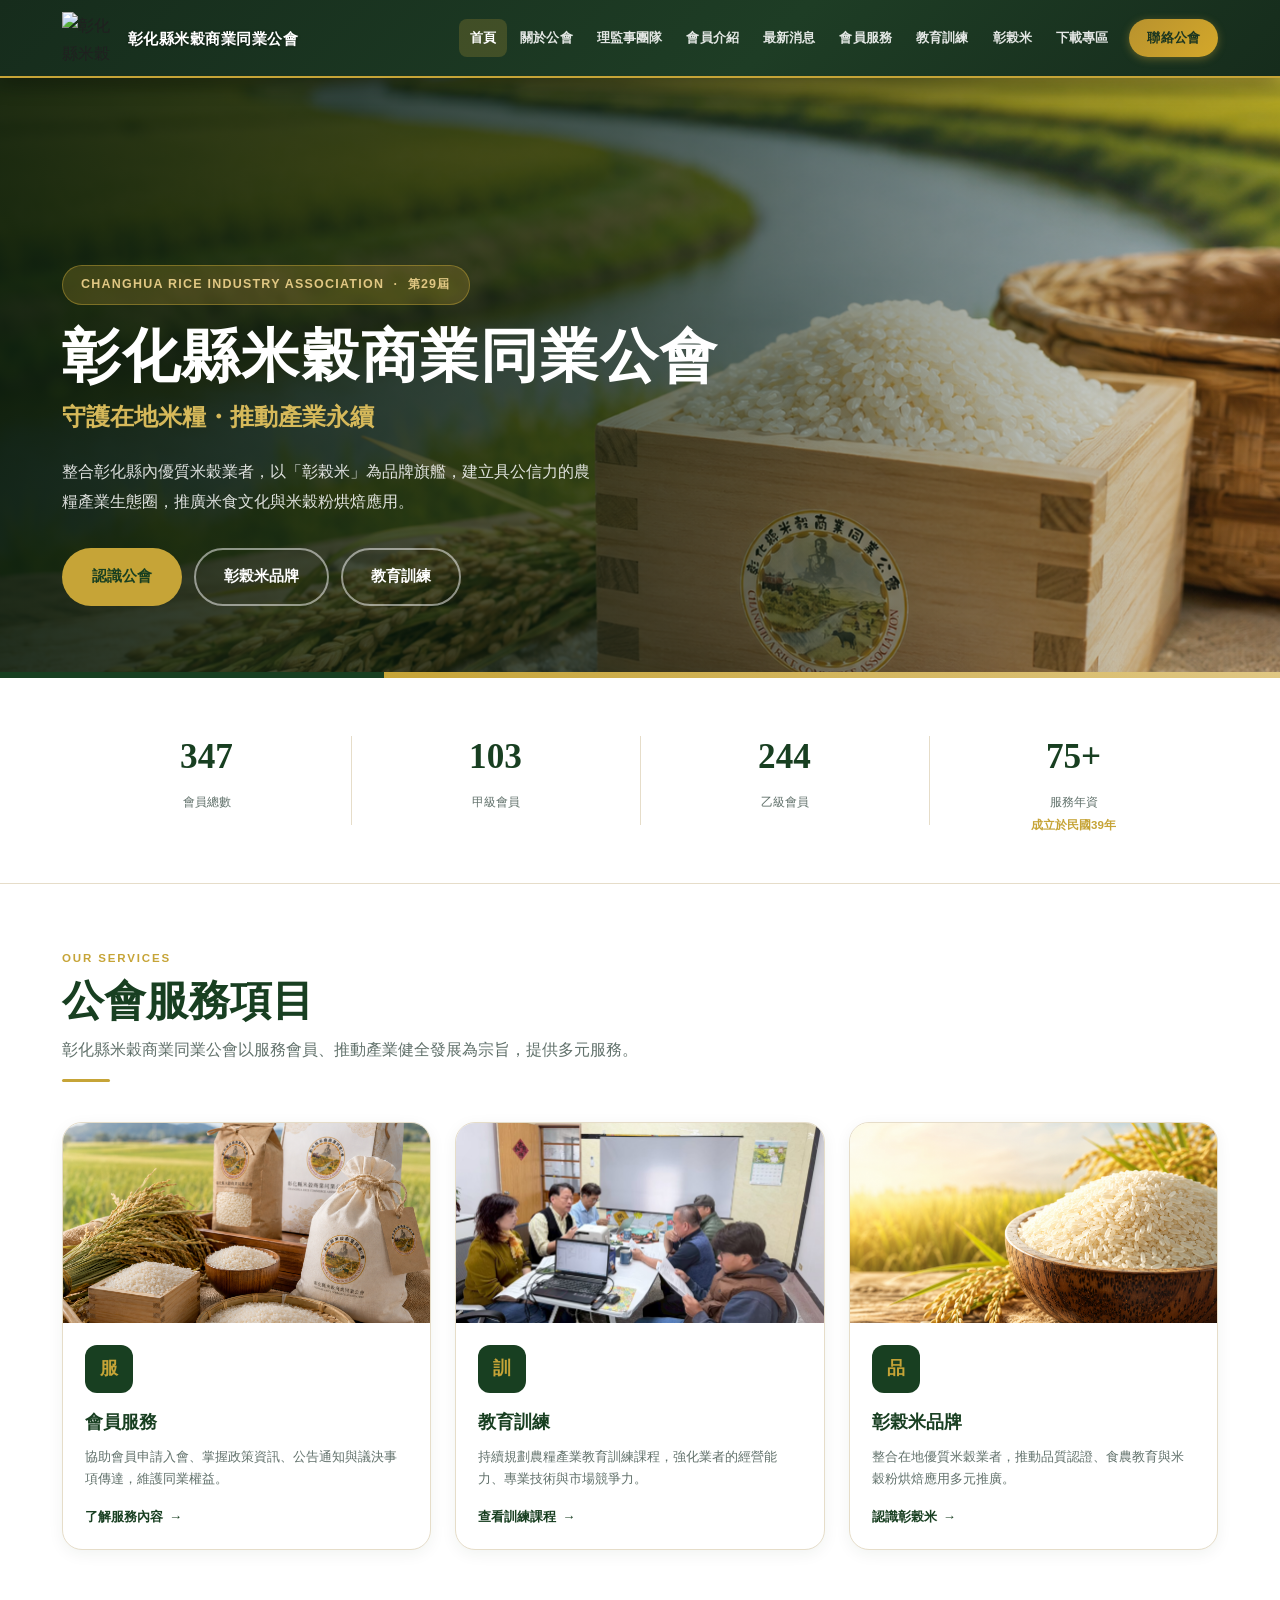
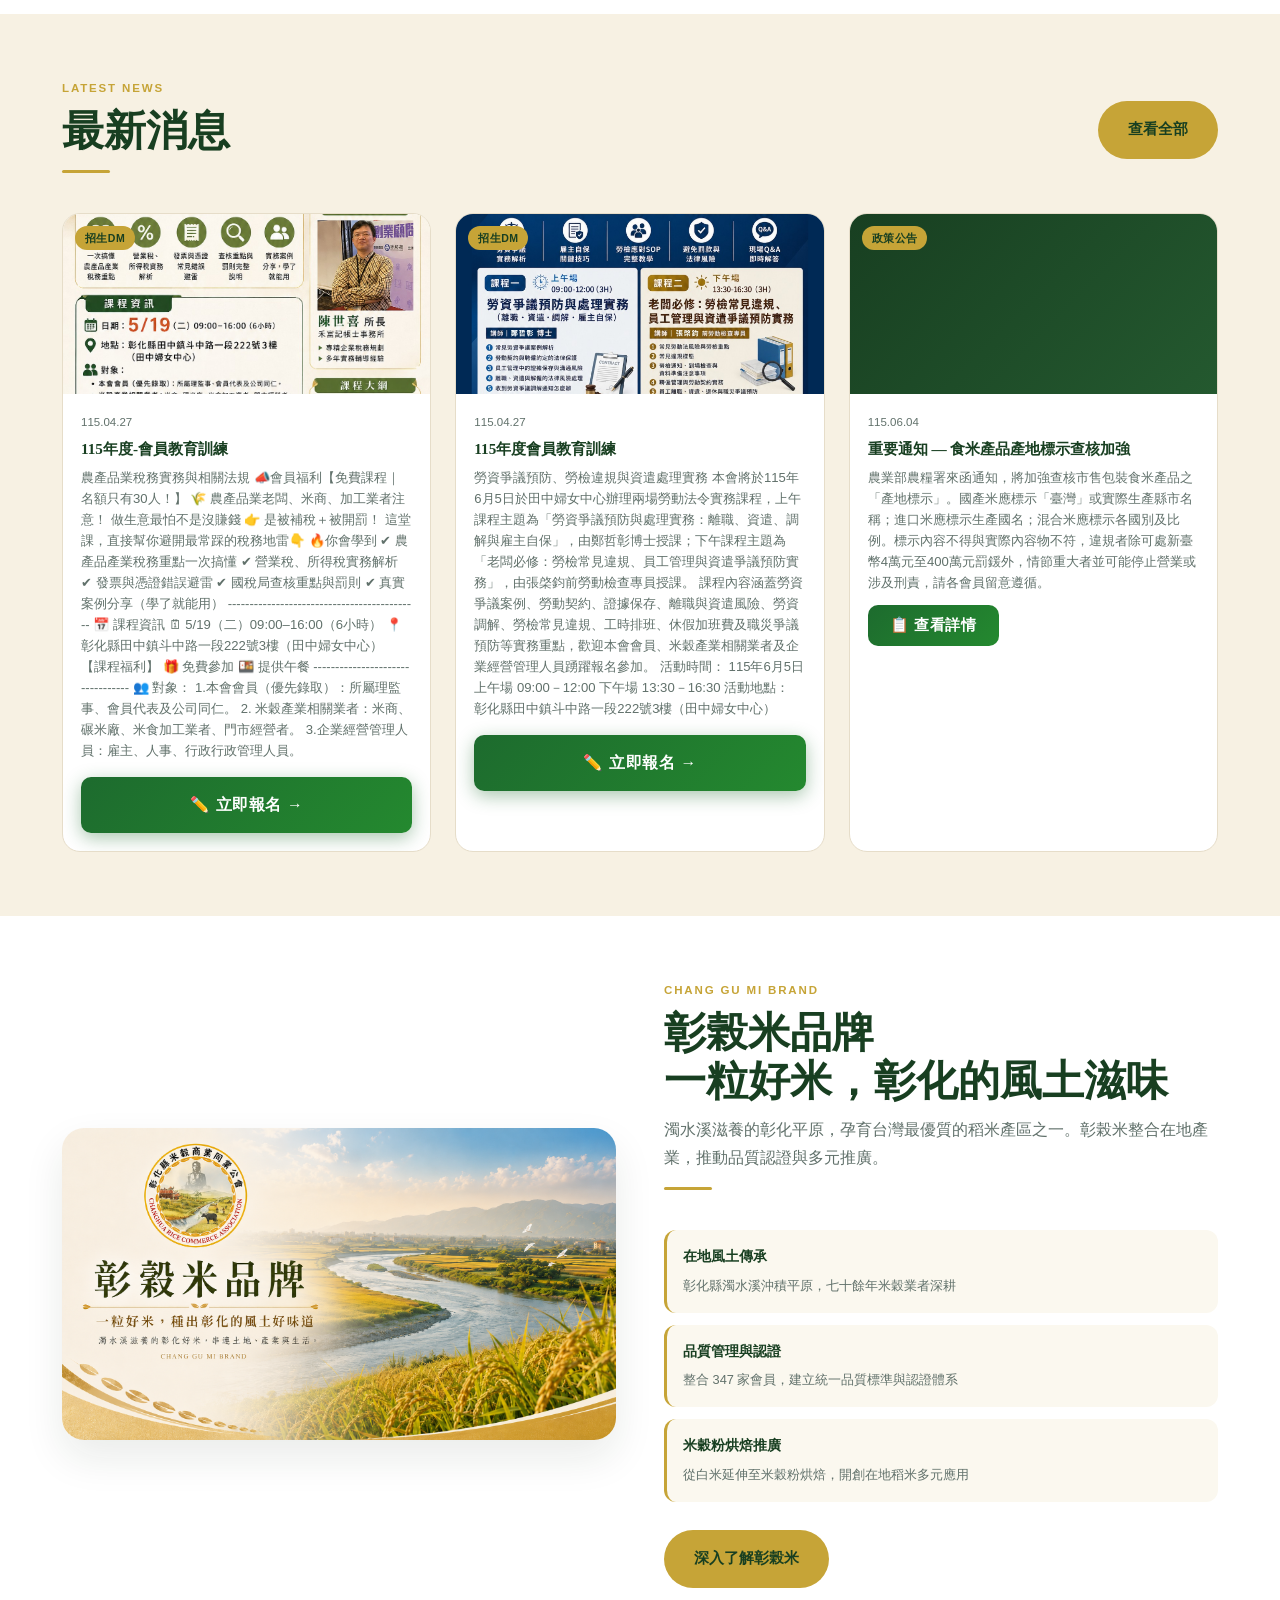
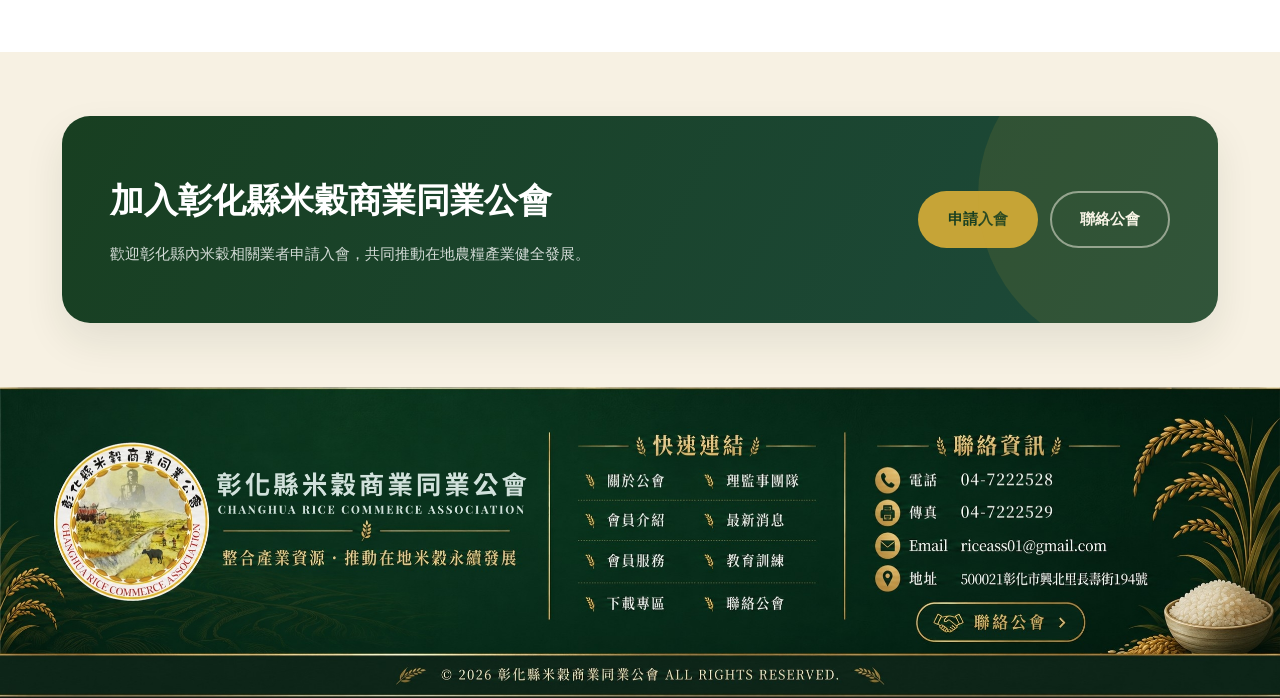
==== index.html @ b1cd6fd8 "auto-version: index.html v20260807021635" ====
<!DOCTYPE html><html lang="zh-Hant-TW"><head>
<meta charset="UTF-8">
<meta name="google-site-verification" content="LrfdKCtw-Xz-NPntCGhHJMvGJc01De1z4XxqU2zzldY">
<meta name="build-time" content="20260604-114105">
<meta name="viewport" content="width=device-width,initial-scale=1">
<title>彰化縣米穀商業同業公會｜彰榖米 官方網站</title>
<meta name="description" content="彰化縣米穀商業同業公會官方網站，提供會員服務、農糧產業教育訓練、活動花絮、彰榖米品牌推廣與公會資訊。">
<meta name="keywords" content="彰化縣米穀商業同業公會,彰化米穀公會,彰化縣米穀公會,米穀公會,公會,彰榖米,彰化米,碾米,米穀業者,農糧產業,米飯,米食,米穀粉,好吃的米,稻米,白米,糙米,在來米,蓬萊米,米穀,農糧署,產銷履歷,教育訓練,會員服務,彰化縣,彰化,TTQS訓練品質,食品安全,蓬萊米,在來米,越光米,糙米,胚芽米,濁水米,台稉九號,長糯米,圓糯米,彰化碾米,彰化糧食,彰化白米,彰化農業,彰化農產品,濁水米彰化,臺灣米標章,精饌米獎,公糧收購,農糧補助,稻穀收購,國產稻米,米穀粉供應,米食加工,米食文化,米食推廣,烘焙米粉,米漿,碗粿,蘿蔔糕,芋頭糕,碾米廠,糧食行,稻穀,糙米加工,白米批發,米商,台灣米,台灣好米,產銷履歷認證,食品安全認證,台灣米認證,有機米,無農藥米,碾米工廠,米粉,米店,黑米,米廠,商店,食品工廠,食米,農會,阿堂黑米,聯米,全聯彰化,米行,三光米,愷式好米,好米,公會官網,會員介紹,最新消息,米穀商業">
<meta name="robots" content="index,follow,max-image-preview:large">
<link rel="canonical" href="https://rice.net.tw/">
<meta property="og:type" content="website">
<meta property="og:locale" content="zh_TW">
<meta property="og:site_name" content="彰化縣米穀商業同業公會">
<meta property="og:title" content="彰化縣米穀商業同業公會｜彰榖米 官方網站">
<meta property="og:description" content="彰化縣米穀商業同業公會官方網站，提供會員服務、農糧產業教育訓練、活動花絮、彰榖米品牌推廣與公會資訊。">
<meta property="og:url" content="https://rice.net.tw/">
<meta property="og:image" content="https://rice.net.tw/assets/images/og-image.jpg">
<meta name="twitter:card" content="summary_large_image">
<meta name="twitter:title" content="彰化縣米穀商業同業公會｜彰榖米 官方網站">
<meta name="twitter:description" content="彰化縣米穀商業同業公會官方網站，提供會員服務、農糧產業教育訓練、活動花絮、彰榖米品牌推廣與公會資訊。">
<meta name="twitter:image" content="https://rice.net.tw/assets/images/og-image.jpg">
<link rel="icon" type="image/jpeg" href="/assets/images/logo-official.jpg">
<link rel="stylesheet" href="./assets/css/style.css"><link rel="stylesheet" href="./assets/css/formal.css">
<style>
:root{
  --green:#183f21;--green-2:#24592f;--green-3:#1d4a3b;
  --gold:#c6a437;--gold-2:#d6b95a;--gold-3:#e0c783;
  --rice:#f7f1e3;--rice-2:#fbf8ef;
  --white:#fff;--ink:#202020;--muted:#61716b;--line:#e6ddc9;
  --shadow:0 18px 40px rgba(20,45,24,.09);
  --font:'Noto Sans TC','Microsoft JhengHei','PingFang TC',Arial,sans-serif;
  --serif:'Noto Serif TC','Noto Sans TC','Microsoft JhengHei',serif;
  --max:1240px;
}
/* HERO */
.local-hero{position:relative;min-height:600px;display:flex;align-items:flex-end;overflow:hidden;background:var(--green)}
.local-hero-img{position:absolute;inset:0;width:100%;height:100%;object-fit:cover;object-position:center 50%}
.local-hero-overlay{position:absolute;inset:0;background:linear-gradient(90deg,rgba(8,26,12,.88) 0%,rgba(8,26,12,.65) 48%,rgba(8,26,12,.08) 100%)}
.local-hero-body{position:relative;z-index:2;padding:80px 0 72px;color:#fff;max-width:660px}
.local-eyebrow{display:inline-flex;align-items:center;gap:10px;background:rgba(198,164,55,.22);border:1px solid rgba(198,164,55,.45);color:var(--gold-3);padding:8px 18px;border-radius:999px;font-weight:700;font-size:.78rem;letter-spacing:.1em;text-transform:uppercase;margin-bottom:20px}
.local-hero-body h1{font-family:var(--serif);font-size:clamp(2.2rem,5vw,3.6rem);font-weight:900;line-height:1.1;letter-spacing:.03em;margin-bottom:8px}
.local-hero-body .hero-sub{display:block;color:var(--gold-2);font-family:var(--serif);font-size:clamp(1.1rem,2.5vw,1.5rem);font-weight:700;margin-bottom:18px}
.local-hero-body p{font-size:1.02rem;opacity:.85;max-width:540px;margin-bottom:32px;line-height:1.85}
.local-hero-actions{display:flex;gap:12px;flex-wrap:wrap}
.hero-ribbon{position:absolute;left:0;right:0;bottom:0;height:6px;background:linear-gradient(90deg,var(--green) 0%,var(--green) 30%,var(--gold) 30%,var(--gold-3) 100%)}
/* BUTTONS */
.btn{display:inline-flex;align-items:center;justify-content:center;padding:14px 28px;border-radius:999px;font-weight:800;font-size:.92rem;border:2px solid transparent;transition:all .2s;white-space:nowrap}
.btn-gold{background:var(--gold);color:var(--green)}
.btn-gold:hover{background:var(--gold-2);transform:translateY(-2px)}
.btn-outline-white{border-color:rgba(255,255,255,.5);color:#fff}
.btn-outline-white:hover{background:rgba(255,255,255,.12)}
/* STATS */
.local-stats{background:var(--white);border-bottom:1px solid var(--line);padding:28px 0}
.local-stats-inner{display:grid;grid-template-columns:repeat(4,1fr);gap:0}
.local-stat{text-align:center;padding:20px 16px;position:relative}
.local-stat+.local-stat::before{content:'';position:absolute;left:0;top:20%;height:60%;border-left:1px solid var(--line)}
.local-stat-num{font-family:var(--serif);font-size:2.2rem;font-weight:900;color:var(--green)}
.local-stat-label{font-size:.76rem;color:var(--muted);margin-top:4px;font-weight:500}
.local-stat-sub{font-size:.72rem;color:var(--gold);font-weight:700;margin-top:2px}
/* SECTIONS */
.section-l{padding:64px 0}
.section-l-alt{background:var(--white)}
.section-l-rice{background:var(--rice)}
.sec-head-l{margin-bottom:40px}
.sec-label-l{font-size:.72rem;font-weight:800;letter-spacing:.16em;text-transform:uppercase;color:var(--gold);margin-bottom:10px}
.sec-head-l h2{font-family:var(--serif);font-size:clamp(1.8rem,3.5vw,2.6rem);font-weight:900;color:var(--green);line-height:1.15;margin-bottom:10px}
.sec-head-l p{font-size:1rem;color:var(--muted);max-width:680px;line-height:1.8}
.sec-divider-l{width:48px;height:3px;background:var(--gold);border-radius:2px;margin-top:14px}
/* SERVICE CARDS */
.svc-grid-l{display:grid;grid-template-columns:repeat(3,1fr);gap:24px}
.svc-card-l{background:var(--white);border:1px solid var(--line);border-radius:20px;overflow:hidden;transition:box-shadow .2s,transform .2s;box-shadow:0 4px 16px rgba(20,45,24,.06)}
.svc-card-l:hover{box-shadow:0 16px 40px rgba(20,45,24,.14);transform:translateY(-4px)}
.svc-card-l-img{height:200px;overflow:hidden}
.svc-card-l-img img{width:100%;height:100%;object-fit:cover;transition:transform .35s}
.svc-card-l:hover .svc-card-l-img img{transform:scale(1.05)}
.svc-card-l-body{padding:22px 22px 20px}
.svc-icon-l{width:48px;height:48px;background:var(--green);border-radius:12px;display:flex;align-items:center;justify-content:center;font-family:var(--serif);font-size:1.1rem;font-weight:900;color:var(--gold);margin-bottom:14px}
.svc-card-l-body h3{font-family:var(--serif);font-size:1.1rem;font-weight:800;color:var(--green);margin-bottom:8px}
.svc-card-l-body p{font-size:.84rem;color:var(--muted);line-height:1.65;margin-bottom:16px}
.svc-link-l{font-size:.82rem;font-weight:700;color:var(--green);display:flex;align-items:center;gap:6px}
.svc-link-l::after{content:'→';transition:transform .18s}
.svc-card-l:hover .svc-link-l::after{transform:translateX(4px)}
/* NEWS */
.news-grid-l{display:grid;grid-template-columns:repeat(3,1fr);gap:24px}
.news-card-l{background:var(--white);border:1px solid var(--line);border-radius:18px;overflow:hidden;transition:box-shadow .2s,transform .2s}
.news-card-l:hover{box-shadow:0 14px 36px rgba(20,45,24,.12);transform:translateY(-3px)}
.news-card-l-img{height:180px;overflow:hidden;position:relative}
.news-card-l-img img{width:100%;height:100%;object-fit:cover}
.news-tag-l{position:absolute;top:12px;left:12px;background:var(--gold);color:var(--green);font-size:.66rem;font-weight:800;padding:3px 10px;border-radius:20px;letter-spacing:.04em}
.news-card-l-body{padding:18px}
.news-date-l{font-size:.72rem;color:var(--muted);margin-bottom:6px}
.news-card-l-body h3{font-size:.95rem;font-weight:800;color:var(--green);line-height:1.4;margin-bottom:8px;font-family:var(--serif)}
.news-card-l-body p{font-size:.82rem;color:var(--muted);line-height:1.6}
/* BRAND BAND */
.brand-band-l{display:grid;grid-template-columns:1fr 1fr;gap:48px;align-items:center}
.brand-band-l-img{border-radius:22px;overflow:hidden;box-shadow:var(--shadow)}
.brand-band-l-img img{width:100%;height:auto}
.brand-point-list-l{display:grid;gap:12px;margin-bottom:28px}
.brand-point-l{display:flex;gap:14px;align-items:flex-start;padding:14px 16px;background:var(--rice-2);border-radius:12px;border-left:3px solid var(--gold)}
.brand-point-l strong{display:block;font-size:.88rem;font-weight:800;color:var(--green);margin-bottom:2px}
.brand-point-l span{font-size:.8rem;color:var(--muted)}
/* CTA */
.cta-band-l{background:linear-gradient(120deg,var(--green) 0%,var(--green-3) 100%);border-radius:28px;padding:56px 48px;display:flex;align-items:center;justify-content:space-between;gap:32px;box-shadow:var(--shadow);color:#fff;overflow:hidden;position:relative}
.cta-band-l::before{content:'';position:absolute;right:-80px;top:-80px;width:320px;height:320px;border-radius:50%;background:rgba(198,164,55,.12);pointer-events:none}
.cta-band-l h2{font-family:var(--serif);font-size:clamp(1.5rem,3vw,2.1rem);font-weight:900;margin-bottom:10px}
.cta-band-l p{font-size:.95rem;opacity:.8;max-width:520px}
.cta-btns-l{display:flex;gap:12px;flex-shrink:0;flex-wrap:wrap}
/* RWD */
@media(max-width:900px){
  .svc-grid-l,.news-grid-l{grid-template-columns:1fr 1fr}
  .brand-band-l{grid-template-columns:1fr;gap:32px}
  .local-stats-inner{grid-template-columns:repeat(2,1fr)}
  .local-stat:nth-child(3)::before{display:none}
  .cta-band-l{flex-direction:column;padding:40px 32px;text-align:center}
}
@media(max-width:580px){
  .svc-grid-l,.news-grid-l{grid-template-columns:1fr}
  .local-hero{min-height:500px}
  .local-hero-body{padding:60px 0 56px}
  .local-hero-actions{flex-direction:column}
  .local-hero-actions .btn{width:100%;justify-content:center}
  .section-l{padding:44px 0}
  .cta-band-l{padding:32px 24px;border-radius:20px}
  .cta-btns-l{width:100%}.btn{width:100%;justify-content:center}
}
</style>
<script type="application/ld+json">
{
  "@context":"https://schema.org",
  "@type":"Organization",
  "name":"彰化縣米穀商業同業公會",
  "alternateName":"彰化米穀公會",
  "url":"https://rice.net.tw",
  "logo":"https://rice.net.tw/assets/images/logo-official-hq.jpg",
  "contactPoint":{
    "@type":"ContactPoint",
    "telephone":"+886-4-7222528",
    "contactType":"customer service",
    "areaServed":"TW",
    "availableLanguage":"Chinese"
  },
  "address":{
    "@type":"PostalAddress",
    "streetAddress":"長壽街194號",
    "addressLocality":"彰化市",
    "postalCode":"500021",
    "addressCountry":"TW"
  },
  "sameAs":["https://www.facebook.com/rice.ch.56/","https://maps.app.goo.gl/iygnsofn5hhe2jBV6"]
}
</script>
</head>
<body>
</div><header class="site-header"><div class="container header-inner"><a class="brand" href="index.html"><img class="brand-logo" src="./assets/images/logo-transparent.png" alt="彰化縣米穀商業同業公會標誌" width="6400" height="6400"><div class="brand-name">彰化縣米穀商業同業公會</div></a><button class="nav-toggle" id="navToggle" type="button"><span></span><span></span><span></span></button><nav class="main-nav" id="mainNav"><a href="index.html" class="active">首頁</a><a href="about.html">關於公會</a><a href="board.html">理監事團隊</a><a href="members.html">會員介紹</a><a href="news.html">最新消息</a><a href="services.html">會員服務</a><a href="training.html">教育訓練</a><a href="brand.html">彰榖米</a><a href="downloads.html">下載專區</a><a class="nav-cta" href="contact.html">聯絡公會</a></nav></div></header>
<main>

<!-- HERO -->
<section class="local-hero">
  <img class="local-hero-img" src="./assets/images/hero-rice-field.png" alt="彰化縣米穀商業同業公會—稻田景觀主視覺" width="1448" height="1086">
  <div class="local-hero-overlay"></div>
  <div class="container">
    <div class="local-hero-body">
      <div class="local-eyebrow">CHANGHUA RICE INDUSTRY ASSOCIATION &nbsp;·&nbsp; 第29屆</div>
      <h1>彰化縣米穀商業同業公會</h1>
      <span class="hero-sub">守護在地米糧・推動產業永續</span>
      <p>整合彰化縣內優質米穀業者，以「彰榖米」為品牌旗艦，建立具公信力的農糧產業生態圈，推廣米食文化與米穀粉烘焙應用。</p>
      <div class="local-hero-actions">
        <a class="btn btn-gold" href="about.html">認識公會</a>
        <a class="btn btn-outline-white" href="brand.html">彰榖米品牌</a>
        <a class="btn btn-outline-white" href="training.html">教育訓練</a>
      </div>
    </div>
  </div>
  <div class="hero-ribbon"></div>
</section>

<!-- STATS -->
<div class="local-stats">
  <div class="container">
    <div class="local-stats-inner">
      <div class="local-stat">
        <div class="local-stat-num mem-stat-total">347</div>
        <div class="local-stat-label">會員總數</div>
      </div>
      <div class="local-stat">
        <div class="local-stat-num mem-stat-a">110</div>
        <div class="local-stat-label">甲級會員</div>
      </div>
      <div class="local-stat">
        <div class="local-stat-num mem-stat-b">237</div>
        <div class="local-stat-label">乙級會員</div>
      </div>
      <div class="local-stat">
        <div class="local-stat-num">75+</div>
        <div class="local-stat-label">服務年資</div>
        <div class="local-stat-sub">成立於民國39年</div>
      </div>
    </div>
  </div>
</div>

<!-- 公會服務項目 -->
<section class="section-l section-l-alt">
  <div class="container">
    <div class="sec-head-l">
      <div class="sec-label-l">OUR SERVICES</div>
      <h2>公會服務項目</h2>
      <p>彰化縣米穀商業同業公會以服務會員、推動產業健全發展為宗旨，提供多元服務。</p>
      <div class="sec-divider-l"></div>
    </div>
    <div class="svc-grid-l">
      <div class="svc-card-l">
        <div class="svc-card-l-img"><img src="圖庫/圖-5.png" alt="會員服務" loading="lazy" width="1448" height="1086"></div>
        <div class="svc-card-l-body">
          <div class="svc-icon-l">服</div>
          <h3>會員服務</h3>
          <p>協助會員申請入會、掌握政策資訊、公告通知與議決事項傳達，維護同業權益。</p>
          <a class="svc-link-l" href="services.html">了解服務內容</a>
        </div>
      </div>
      <div class="svc-card-l">
        <div class="svc-card-l-img"><img src="圖庫/activities/115.03.11_第1次_TTQS輔導/photo_01.jpg" alt="教育訓練" loading="lazy" width="1477" height="1108"></div>
        <div class="svc-card-l-body">
          <div class="svc-icon-l">訓</div>
          <h3>教育訓練</h3>
          <p>持續規劃農糧產業教育訓練課程，強化業者的經營能力、專業技術與市場競爭力。</p>
          <a class="svc-link-l" href="training.html">查看訓練課程</a>
        </div>
      </div>
      <div class="svc-card-l">
        <div class="svc-card-l-img"><img src="圖庫/圖-4.png" alt="彰榖米品牌" loading="lazy" width="1448" height="1086"></div>
        <div class="svc-card-l-body">
          <div class="svc-icon-l">品</div>
          <h3>彰榖米品牌</h3>
          <p>整合在地優質米穀業者，推動品質認證、食農教育與米穀粉烘焙應用多元推廣。</p>
          <a class="svc-link-l" href="brand.html">認識彰榖米</a>
        </div>
      </div>
    </div>
  </div>
</section>

<!-- 最新消息 -->
<section class="section-l section-l-rice">
  <div class="container">
    <div class="sec-head-l" style="display:flex;justify-content:space-between;align-items:flex-end;flex-wrap:wrap;gap:16px">
      <div>
        <div class="sec-label-l">LATEST NEWS</div>
        <h2>最新消息</h2>
        <div class="sec-divider-l"></div>
      </div>
      <a class="btn btn-gold" href="news.html" style="margin-bottom:14px">查看全部</a>
    </div>
    <div class="news-grid-l" id="homeNewsList">
      
      <div class="news-card-l" style="opacity:.5;pointer-events:none"><div class="news-card-l-body"><p style="color:#aaa">消息載入中...</p></div></div>
    </div></section>

<!-- 彰榖米品牌 -->
<section class="section-l section-l-alt">
  <div class="container">
    <div class="brand-band-l">
      <div class="brand-band-l-img">
        <img src="圖庫/彰榖米-圖片.png" alt="彰榖米品牌—濁水溪在地好米" loading="lazy" width="1672" height="941">
      </div>
      <div>
        <div class="sec-head-l">
          <div class="sec-label-l">CHANG GU MI BRAND</div>
          <h2>彰榖米品牌<br>一粒好米，彰化的風土滋味</h2>
          <p>濁水溪滋養的彰化平原，孕育台灣最優質的稻米產區之一。彰榖米整合在地產業，推動品質認證與多元推廣。</p>
          <div class="sec-divider-l"></div>
        </div>
        <div class="brand-point-list-l">
          <div class="brand-point-l">
            <div>
              <strong>在地風土傳承</strong>
              <span>彰化縣濁水溪沖積平原，七十餘年米穀業者深耕</span>
            </div>
          </div>
          <div class="brand-point-l">
            <div>
              <strong>品質管理與認證</strong>
              <span>整合 <span class="mem-stat-total">347</span> 家會員，建立統一品質標準與認證體系</span>
            </div>
          </div>
          <div class="brand-point-l">
            <div>
              <strong>米穀粉烘焙推廣</strong>
              <span>從白米延伸至米穀粉烘焙，開創在地稻米多元應用</span>
            </div>
          </div>
        </div>
        <a class="btn btn-gold" href="brand.html">深入了解彰榖米</a>
      </div>
    </div>
  </div>
</section>

<!-- CTA -->
<section class="section-l section-l-rice">
  <div class="container">
    <div class="cta-band-l">
      <div>
        <h2>加入彰化縣米穀商業同業公會</h2>
        <p>歡迎彰化縣內米穀相關業者申請入會，共同推動在地農糧產業健全發展。</p>
      </div>
      <div class="cta-btns-l">
        <a class="btn btn-gold" href="services.html">申請入會</a>
        <a class="btn btn-outline-white" href="contact.html">聯絡公會</a>
      </div>
    </div>
  </div>
</section>

</main>
<footer style="position:relative;width:100%;line-height:0;overflow:hidden">
  <img src="圖庫/底部橫幅.jpg" alt="彰化縣米穀商業同業公會" style="width:100%;height:auto;display:block" width="2550" height="617">
  <!-- 快速連結 左欄：關於公會、會員介紹、會員服務、下載專區 -->
  <a href="about.html"     title="關於公會"   style="position:absolute;left:38%;top:17%;width:12%;height:14%;display:block"></a>
  <a href="members.html"   title="會員介紹"   style="position:absolute;left:38%;top:33%;width:12%;height:14%;display:block"></a>
  <a href="services.html"  title="會員服務"   style="position:absolute;left:38%;top:48%;width:12%;height:14%;display:block"></a>
  <a href="downloads.html" title="下載專區"   style="position:absolute;left:38%;top:63%;width:12%;height:14%;display:block"></a>
  <!-- 快速連結 右欄：理監事團隊、最新消息、教育訓練、聯絡公會 -->
  <a href="board.html"     title="理監事團隊" style="position:absolute;left:51%;top:17%;width:13%;height:14%;display:block"></a>
  <a href="news.html"      title="最新消息"   style="position:absolute;left:51%;top:33%;width:13%;height:14%;display:block"></a>
  <a href="training.html"  title="教育訓練"   style="position:absolute;left:51%;top:48%;width:13%;height:14%;display:block"></a>
  <a href="contact.html"   title="聯絡公會"   style="position:absolute;left:51%;top:63%;width:13%;height:14%;display:block"></a>
  <!-- 聯絡公會 按鈕 -->
  <a href="contact.html"   title="聯絡公會按鈕" style="position:absolute;left:67%;top:70%;width:12%;height:14%;display:block"></a>

<div style="background:#101d12;color:#101d12;font-size:1px;height:1px;overflow:hidden;line-height:1;padding:0 8px;user-select:none" aria-hidden="false">© 2026 彰化縣米穀商業同業公會 版權所有 All Rights Reserved 500021 彰化市興北里長壽街 194 號 Tel 04-7222528 彰化米穀公會 公會官網 碾米 米穀業者 彰化縣</div>
</footer>
<script>
(function(){var t=document.getElementById('navToggle'),n=document.getElementById('mainNav');if(t&&n){t.addEventListener('click',function(){var o=n.classList.toggle('open');t.setAttribute('aria-expanded',String(o));});}})();
</script>
<script src="./assets/js/guild-data-static.js?v=20260807021635"></script>
<script src="./assets/js/guild-api.js?v=20260807021635"></script>

<!-- 燈箱 -->
<div id="homeImgLightbox" onclick="closeHomeImg()" style="display:none;position:fixed;inset:0;background:rgba(0,0,0,.88);z-index:9999;align-items:center;justify-content:center;cursor:zoom-out">
  <button onclick="event.stopPropagation();closeHomeImg()" style="position:absolute;top:18px;right:24px;background:none;border:none;color:#fff;font-size:2rem;cursor:pointer;line-height:1">✕</button>
  <img id="homeImgLightboxImg" src="" alt="" onclick="event.stopPropagation()" style="max-width:92vw;max-height:88vh;border-radius:10px;box-shadow:0 8px 40px rgba(0,0,0,.6)">
</div>

<!-- 彈窗 -->
<div id="homePopupOverlay" onclick="closeHomePopup()" style="display:none;position:fixed;inset:0;background:rgba(0,0,0,.55);z-index:9998;align-items:center;justify-content:center;padding:16px">
  <div onclick="event.stopPropagation()" style="background:#fff;border-radius:18px;max-width:560px;width:100%;padding:32px 28px;position:relative;max-height:80vh;overflow-y:auto;box-shadow:0 12px 48px rgba(0,0,0,.25)">
    <button onclick="closeHomePopup()" style="position:absolute;top:14px;right:18px;background:none;border:none;font-size:1.5rem;cursor:pointer;color:#666;line-height:1">✕</button>
    <h3 id="homePopupTitle" style="font-size:1.15rem;font-weight:900;color:#183f21;margin-bottom:14px;line-height:1.4;padding-right:28px"></h3>
    <p id="homePopupBody" style="font-size:.9rem;color:#444;line-height:1.8;white-space:pre-wrap"></p>
    <p style="margin-top:16px;font-size:.82rem;color:#888">如有疑問請洽公會秘書處：<strong style="color:#183f21">04-7222528</strong></p>
  </div>
</div>

<script>
function openHomeImg(src,alt){var lb=document.getElementById('homeImgLightbox');document.getElementById('homeImgLightboxImg').src=src;document.getElementById('homeImgLightboxImg').alt=alt||'';lb.style.display='flex';}
function closeHomeImg(){document.getElementById('homeImgLightbox').style.display='none';}
function openHomePopup(idx){var item=(window._homeNews||[])[idx];if(!item)return;document.getElementById('homePopupTitle').textContent=item.title||'';document.getElementById('homePopupBody').textContent=item.summary||item.content||'';document.getElementById('homePopupOverlay').style.display='flex';}
function closeHomePopup(){document.getElementById('homePopupOverlay').style.display='none';}
document.addEventListener('keydown',function(e){if(e.key==='Escape'){closeHomeImg();closeHomePopup();}});
</script>
</body>
</html>
---- assets/css/style.css ----
/* 彰化縣米穀商業同業公會官網｜正式發布版 */
:root{
  --green:#183f21;
  --green-2:#24592f;
  --green-soft:#eef6ef;
  --gold:#c6a437;
  --gold-2:#d6b95a;
  --rice:#f7f1e3;
  --rice-2:#fbf8ef;
  --white:#fff;
  --ink:#202020;
  --muted:#666;
  --line:#e6ddc9;
  --shadow:0 14px 34px rgba(20,45,24,.09);
  --radius:14px;
  --font:'Noto Sans TC','Microsoft JhengHei','PingFang TC',Arial,sans-serif;
  --serif:'Noto Serif TC','Noto Sans TC','Microsoft JhengHei',serif;
}

*{box-sizing:border-box;margin:0;padding:0}
html{scroll-behavior:smooth;overflow-x:hidden}
body{font-family:var(--font);color:var(--ink);background:var(--rice-2);line-height:1.75}
a{color:inherit;text-decoration:none}
img{display:block;max-width:100%;height:auto}
.container{max-width:1200px;width:100%;margin:0 auto;padding:0 22px}
.section{padding:74px 0}.white{background:var(--white)}.rice{background:var(--rice)}
.skip-link{position:absolute;left:-999px;top:auto}.skip-link:focus{left:12px;top:12px;background:#fff;padding:8px;z-index:9999}

.topbar{background:var(--green);color:rgba(255,255,255,.84);font-size:13px;border-bottom:1px solid rgba(255,255,255,.08)}
.topbar-inner{min-height:36px;display:flex;align-items:center;justify-content:space-between;gap:12px;flex-wrap:wrap}
.site-header{position:sticky;top:0;z-index:1000;background:rgba(255,255,255,.96);backdrop-filter:blur(10px);border-bottom:1px solid var(--line);box-shadow:0 8px 22px rgba(0,0,0,.05)}
.header-inner{height:84px;display:flex;align-items:center;justify-content:space-between;gap:18px}.brand{display:flex;align-items:center;gap:14px;min-width:0}.brand-logo{width:auto;height:62px;object-fit:contain}.brand-name{font-family:var(--serif);font-size:20px;font-weight:800;color:var(--green);letter-spacing:.04em;white-space:nowrap}
.main-nav{display:flex;align-items:center;gap:2px}.main-nav a{font-size:14px;font-weight:600;color:#333;padding:8px 9px;border-radius:8px;white-space:nowrap}.main-nav a:hover{color:var(--green);background:var(--green-soft)}.main-nav .nav-cta{margin-left:8px;background:var(--gold);color:#fff;padding:10px 16px}.main-nav .nav-cta:hover{background:var(--green);color:#fff}
.nav-toggle{display:none;width:44px;height:44px;border:1px solid var(--line);background:#fff;border-radius:10px;align-items:center;justify-content:center;flex-direction:column;gap:5px}.nav-toggle span{display:block;width:22px;height:2px;background:var(--green)}

.hero{background:linear-gradient(135deg,var(--green),#0f2c16);color:#fff;position:relative;overflow:hidden;padding:92px 0}.hero:before{content:"";position:absolute;inset:0;background:radial-gradient(circle at 80% 20%,rgba(198,164,55,.18),transparent 30%),linear-gradient(45deg,transparent 0 48%,rgba(255,255,255,.04) 48% 52%,transparent 52%);pointer-events:none}.hero-grid{position:relative;display:grid;grid-template-columns:1fr 360px;gap:56px;align-items:center}.eyebrow{display:inline-block;color:var(--gold-2);border:1px solid rgba(198,164,55,.42);background:rgba(198,164,55,.12);padding:6px 14px;border-radius:999px;font-size:13px;margin-bottom:22px}.hero h1{font-family:var(--serif);font-size:48px;line-height:1.25;letter-spacing:.05em;margin-bottom:18px}.hero-lead{font-size:20px;color:#f8edcc;margin-bottom:14px;font-weight:700}.hero-text{max-width:690px;color:rgba(255,255,255,.82);font-size:16px}.hero-actions{display:flex;gap:14px;flex-wrap:wrap;margin-top:32px}.btn{display:inline-flex;align-items:center;justify-content:center;border-radius:10px;padding:12px 24px;font-weight:800;font-size:15px;transition:.2s;border:1px solid transparent}.btn-primary{background:var(--gold);color:#fff}.btn-primary:hover{background:var(--gold-2);transform:translateY(-1px)}.btn-secondary{border-color:rgba(255,255,255,.55);color:#fff;background:rgba(255,255,255,.08)}.btn-secondary:hover{background:rgba(255,255,255,.16)}
.hero-card{background:rgba(255,255,255,.08);border:1px solid rgba(198,164,55,.36);box-shadow:0 20px 50px rgba(0,0,0,.16);border-radius:20px;padding:30px}.hero-card-title{font-size:15px;color:#fff;margin-bottom:8px}.hero-number{font-family:var(--serif);font-size:64px;line-height:1;color:var(--gold-2);font-weight:900}.hero-number span{font-size:20px;margin-left:3px}.hero-card p{font-size:13px;color:rgba(255,255,255,.72);margin:12px 0 20px}.hero-stat-row{display:grid;grid-template-columns:1fr 1fr;gap:12px;border-top:1px solid rgba(255,255,255,.14);padding-top:18px}.hero-stat-row div{background:rgba(255,255,255,.07);border-radius:12px;padding:14px}.hero-stat-row strong{display:block;color:#fff;font-size:26px}.hero-stat-row span{font-size:13px;color:rgba(255,255,255,.7)}

.section-title-block{max-width:760px;margin-bottom:34px}.section-title-block span{display:inline-block;color:var(--gold);font-weight:800;letter-spacing:.15em;font-size:13px;margin-bottom:8px}.section-title-block h2{font-family:var(--serif);font-size:34px;color:var(--green);letter-spacing:.05em;margin-bottom:10px}.section-title-block p{color:var(--muted);font-size:15px}.section-title-block.light h2,.section-title-block.light p{color:#fff}.section-title-block.light span{color:var(--gold-2)}
.card,.stat-card,.service-card,.history-card,.contact-card,.line-card,.chair-card,.brand-card{background:var(--white);border:1px solid var(--line);border-radius:var(--radius);box-shadow:var(--shadow)}
.about-grid{display:grid;grid-template-columns:1.1fr .9fr;gap:34px;align-items:start}.about-card{padding:30px}.about-card p{color:var(--muted);margin-bottom:14px}.info-list{margin-top:22px;display:grid;gap:10px}.info-list div,.contact-list div{display:grid;grid-template-columns:96px 1fr;gap:10px;border-top:1px solid var(--line);padding-top:10px}.info-list dt,.contact-list dt{font-weight:800;color:var(--green)}.info-list dd,.contact-list dd{color:var(--muted)}
.member-panel{display:grid;gap:18px}.stat-grid{display:grid;grid-template-columns:repeat(3,1fr);gap:14px}.stat-card{text-align:center;padding:26px 12px;border-top:4px solid var(--gold)}.stat-card strong{display:block;color:var(--green);font-family:var(--serif);font-size:42px;line-height:1}.stat-card span{font-size:13px;color:var(--muted);font-weight:700}.privacy-box{background:#fff8e5;border:1px solid #ecd99b;border-radius:var(--radius);padding:22px}.privacy-box h3{color:var(--green);font-size:18px;margin-bottom:8px}.privacy-box p{font-size:14px;color:var(--muted)}
.history-grid{display:grid;grid-template-columns:repeat(4,1fr);gap:14px}.history-card{padding:18px 12px;text-align:center;box-shadow:none}.history-card span{display:inline-block;background:var(--green);color:#fff;font-size:12px;font-weight:800;border-radius:999px;padding:3px 12px;margin-bottom:9px}.history-card strong{display:block;color:var(--green);font-family:var(--serif);font-size:18px}.history-card p{font-size:12px;color:var(--muted);margin-top:4px}.history-card.current{border-color:var(--gold);background:#fffaf0}.history-card.current span{background:var(--gold)}
.news-list{display:grid;gap:12px}.news-item{display:grid;grid-template-columns:110px 95px 1fr;gap:18px;align-items:center;background:#fff;border:1px solid var(--line);border-radius:12px;padding:18px 20px}.news-item time{font-size:13px;color:var(--muted);font-weight:700}.news-item span{background:var(--green-soft);color:var(--green);font-size:13px;font-weight:800;text-align:center;border-radius:999px;padding:4px 10px}.news-item h3{font-size:16px;color:#333;font-weight:700}.news-item.muted{opacity:.78}
.service-grid{display:grid;grid-template-columns:repeat(3,1fr);gap:18px}.service-card{padding:26px}.service-card h3{font-family:var(--serif);font-size:20px;color:var(--green);margin-bottom:10px}.service-card p{color:var(--muted);font-size:14px}.training-note{background:var(--green-soft);border-left:4px solid var(--gold);padding:20px 24px;border-radius:12px;margin-bottom:26px}.training-note strong{color:var(--green);font-size:18px}.training-note p{color:var(--muted)}
.photo-grid{display:grid;grid-template-columns:repeat(3,1fr);gap:18px}.photo-grid-five{grid-template-columns:repeat(5,1fr)}.photo-grid.two{grid-template-columns:repeat(2,1fr)}figure{background:#fff;border:1px solid var(--line);border-radius:14px;overflow:hidden;box-shadow:0 8px 24px rgba(0,0,0,.06)}figure img{width:100%;aspect-ratio:4/3;object-fit:cover}figcaption{font-size:13px;color:var(--muted);padding:10px 12px}.activity-feature{display:grid;grid-template-columns:.9fr 1.1fr;gap:28px;align-items:center;background:#fff;border:1px solid var(--line);border-radius:18px;padding:28px;box-shadow:var(--shadow)}.activity-feature h3{font-family:var(--serif);font-size:28px;color:var(--green);margin:10px 0}.activity-feature p{color:var(--muted)}.tag{display:inline-block;background:var(--gold);color:#fff;border-radius:999px;padding:4px 12px;font-weight:800;font-size:13px}
.brand-section{background:linear-gradient(135deg,var(--green),#122d18);color:#fff}.brand-grid{display:grid;grid-template-columns:1.05fr .95fr;gap:42px;align-items:center}.brand-text{color:rgba(255,255,255,.82);font-size:15px;max-width:660px}.brand-status{display:inline-block;background:rgba(198,164,55,.18);border:1px solid rgba(198,164,55,.45);color:#f4d983;border-radius:999px;padding:7px 14px;margin-top:18px;font-weight:800}.brand-card{background:rgba(255,255,255,.08);border-color:rgba(255,255,255,.14);box-shadow:none;padding:30px}.brand-card h3{color:#fff;margin-bottom:12px}.brand-card li{color:rgba(255,255,255,.82);padding:8px 0;border-bottom:1px solid rgba(255,255,255,.1);list-style:none}
.board-grid{display:grid;grid-template-columns:340px 1fr;gap:24px}.chair-card{padding:30px;background:var(--green);color:#fff}.chair-card span{color:var(--gold-2);font-weight:800}.chair-card strong{display:block;font-family:var(--serif);font-size:38px;margin:8px 0}.chair-card p{color:rgba(255,255,255,.78)}.board-note{background:var(--rice);border:1px solid var(--line);border-radius:var(--radius);padding:28px;color:var(--muted)}
.contact-grid{display:grid;grid-template-columns:1fr 360px;gap:24px}.contact-card,.line-card{padding:30px}.contact-card h3,.line-card h3{font-family:var(--serif);font-size:24px;color:var(--green);margin-bottom:16px}.contact-note{margin-top:18px;background:var(--green-soft);color:var(--green);border-radius:12px;padding:12px 14px;font-weight:700}.line-card{text-align:center}.line-qr-img{width:240px;height:240px;object-fit:contain;margin:0 auto 18px;background:#fff;border:1px solid var(--line);border-radius:12px;padding:8px}.line-placeholder{display:none;width:240px;height:240px;margin:0 auto 18px;border:1px dashed var(--line);align-items:center;justify-content:center;color:var(--muted)}.line-card p{color:var(--muted)}
.site-footer{background:#101d12;color:rgba(255,255,255,.78);padding-top:48px}
/* ── HEADER REDESIGN (matching footer banner style) ── */
.topbar{
  background:#101d12;
  color:rgba(255,255,255,.85);
  padding-top:0;
  font-size:13px;
  border-bottom:1px solid rgba(198,164,55,.25);
}
.topbar-inner{
  padding:8px 0;
  display:flex;
  justify-content:space-between;
  align-items:center;
}
.site-header{
  background:linear-gradient(135deg,#162c1c 0%,#1e3d25 60%,#162c1c 100%);
  border-bottom:2px solid #c6a437;
  box-shadow:0 4px 20px rgba(0,0,0,.35);
}
.header-inner{
  height:76px;
  display:flex;
  align-items:center;
  justify-content:space-between;
}
.brand{
  display:flex;
  align-items:center;
  gap:14px;
  text-decoration:none;
}
.brand-logo{
  width:52px;
  height:52px;
  object-fit:contain;
  flex-shrink:0;
}
.brand-name{
  font-size:.95rem;
  font-weight:800;
  color:#ffffff;
  letter-spacing:.03em;
  line-height:1.25;
  text-shadow:0 1px 3px rgba(0,0,0,.4);
}
.brand-name small{
  display:block;
  font-size:.68rem;
  font-weight:400;
  color:rgba(255,255,255,.65);
  letter-spacing:.06em;
  margin-top:1px;
}
.nav-toggle{
  display:none;
  flex-direction:column;
  gap:5px;
  cursor:pointer;
  padding:6px;
  background:none;
  border:1px solid rgba(198,164,55,.4);
  border-radius:8px;
}
.nav-toggle span{
  display:block;
  width:22px;
  height:2px;
  background:#c6a437;
  border-radius:2px;
}
.main-nav{
  display:flex;
  align-items:center;
  gap:2px;
}
.main-nav a{
  font-size:.82rem;
  color:rgba(255,255,255,.88);
  padding:8px 11px;
  border-radius:8px;
  font-weight:600;
  transition:background .18s, color .18s;
  white-space:nowrap;
  letter-spacing:.01em;
}
.main-nav a:hover{
  background:rgba(198,164,55,.18);
  color:#ffffff;
}
.main-nav a.active{
  background:rgba(198,164,55,.22);
  color:#fff;
  font-weight:800;
}
.main-nav .nav-cta{
  background:linear-gradient(135deg,#b8922e,#d4a82a);
  color:#1a3520;
  font-weight:800;
  border-radius:999px;
  padding:8px 18px;
  box-shadow:0 2px 8px rgba(198,164,55,.4);
}
.main-nav .nav-cta:hover{
  background:linear-gradient(135deg,#c6a437,#e0b830);
  color:#1a3520;
  box-shadow:0 4px 14px rgba(198,164,55,.5);
  transform:translateY(-1px);
}

/* Mobile */
@media(max-width:900px){
  .nav-toggle{display:flex}
  .main-nav{
    position:absolute;
    left:0;right:0;top:76px;
    background:linear-gradient(180deg,#1a3520,#162c1c);
    border-bottom:2px solid rgba(198,164,55,.4);
    box-shadow:0 16px 32px rgba(0,0,0,.4);
    display:none;
    flex-direction:column;
    align-items:stretch;
    padding:10px 16px 16px;
  }
  .main-nav.open{display:flex}
  .main-nav a{padding:11px 14px;border-radius:8px}
  .main-nav .nav-cta{margin:6px 0 0;text-align:center;border-radius:10px}
}


.footer-grid{display:grid;grid-template-columns:1.5fr repeat(3,1fr);gap:34px}.footer-brand{display:flex;align-items:center;gap:12px;margin-bottom:14px}.footer-brand img{height:54px;width:auto;object-fit:contain}.footer-brand strong{color:#fff;font-size:18px}.site-footer h3{color:#fff;font-size:16px;margin-bottom:12px}.site-footer a{display:block;color:rgba(255,255,255,.7);padding:4px 0;font-size:14px}.site-footer a:hover{color:var(--gold-2)}.footer-bottom{margin-top:34px;border-top:1px solid rgba(255,255,255,.12);padding:16px 0;text-align:center;color:rgba(255,255,255,.55);font-size:13px}

@media (max-width:1100px){.brand-name{font-size:17px}.main-nav a{font-size:13px;padding:8px 6px}.hero-grid{grid-template-columns:1fr}.hero-card{max-width:520px}.photo-grid-five{grid-template-columns:repeat(3,1fr)}}
@media (max-width:900px){.topbar-inner{justify-content:center;text-align:center}.header-inner{height:76px}.brand-logo{height:54px}.brand-name{font-size:16px}.hero{padding:70px 0}.hero h1{font-size:38px}.about-grid,.activity-feature,.brand-grid,.board-grid,.contact-grid{grid-template-columns:1fr}.history-grid{grid-template-columns:repeat(2,1fr)}.service-grid,.training-grid,.photo-grid,.photo-grid-five{grid-template-columns:1fr 1fr}.footer-grid{grid-template-columns:1fr 1fr}}
@media (max-width:620px){.container{padding:0 18px}.section{padding:52px 0}.brand-name{white-space:normal;line-height:1.25}.hero h1{font-size:32px}.hero-lead{font-size:17px}.hero-stat-row,.stat-grid,.news-item,.service-grid,.training-grid,.photo-grid,.photo-grid.two,.photo-grid-five,.history-grid,.footer-grid{grid-template-columns:1fr 1fr}.footer-grid>:first-child{grid-column:1/-1}.info-list div,.contact-list div{grid-template-columns:1fr;gap:2px}.contact-card,.line-card,.about-card{padding:22px}.line-qr-img,.line-placeholder{width:220px;height:220px}.news-item{gap:8px}.hero-actions .btn{width:100%}}

/* ── NAV TEXT OVERRIDE (white on dark green) ── */
.site-header .brand-name{color:#fff!important}
.site-header .brand-name small{color:rgba(255,255,255,.65)!important}
.site-header 
.site-header .main-nav a:hover,.site-header .main-nav a.active{color:#fff!important}
.site-header .main-nav .nav-cta,.site-header .main-nav .nav-cta:hover{color:#1a3520!important}
.topbar,.topbar *{color:rgba(255,255,255,.85)!important}

/* Activity Gallery Grid */
.gallery-grid{display:grid;grid-template-columns:repeat(3,1fr);gap:24px}
@media(max-width:900px){.gallery-grid{grid-template-columns:repeat(2,1fr)}}
@media(max-width:560px){.gallery-grid{grid-template-columns:1fr}}
---- assets/css/formal.css ----
/* 多頁式正式官網補強樣式 */
.topbar{background:#101d12;color:rgba(240,225,190,.8);border-bottom:1px solid rgba(198,164,55,.2)}
:root{--page-width:1160px;--content-width:1040px}.page-hero .container,.brand-hero .container,main>.section>.container{max-width:var(--page-width)!important;margin-left:auto!important;margin-right:auto!important}.page-hero{background:linear-gradient(135deg,var(--green),#142f18);color:#fff;padding:72px 0}.page-hero .breadcrumb{font-size:13px;color:var(--gold-2);font-weight:800;margin-bottom:12px}.page-hero h1{font-family:var(--serif);font-size:42px;letter-spacing:.06em;margin-bottom:12px}.page-hero p{max-width:760px;color:rgba(255,255,255,.82)}.section-head{max-width:790px;margin-bottom:34px}.section-head span{display:inline-block;color:var(--gold);font-weight:900;letter-spacing:.15em;font-size:13px;margin-bottom:8px}.section-head h2{font-family:var(--serif);font-size:34px;color:var(--green);letter-spacing:.04em;margin-bottom:10px}.section-head p{color:var(--muted);font-size:15px}.grid-2{display:grid;grid-template-columns:repeat(2,1fr);gap:26px}.grid-3{display:grid;grid-template-columns:repeat(3,1fr);gap:22px}.grid-4{display:grid;grid-template-columns:repeat(4,1fr);gap:20px}.feature-links{display:grid;grid-template-columns:repeat(4,1fr);gap:18px}.feature-link{background:#fff;border:1px solid var(--line);border-radius:18px;padding:24px;box-shadow:var(--shadow);min-height:168px;display:flex;flex-direction:column;justify-content:space-between}.feature-link b{font-family:var(--serif);font-size:21px;color:var(--green)}.feature-link p{color:var(--muted);font-size:14px;margin:8px 0 16px}.feature-link span{font-size:14px;font-weight:900;color:var(--gold)}.btn-outline{border-color:var(--green);color:var(--green);background:#fff}.btn-outline:hover{background:var(--green-soft)}.task-list{counter-reset:item;display:grid;grid-template-columns:repeat(2,1fr);gap:12px}.task-list li{list-style:none;background:#fff;border:1px solid var(--line);border-radius:13px;padding:14px 16px 14px 56px;position:relative;color:#435046}.task-list li:before{counter-increment:item;content:counter(item);position:absolute;left:16px;top:14px;width:28px;height:28px;border-radius:8px;background:var(--gold);color:#fff;display:flex;align-items:center;justify-content:center;font-weight:900}.org-chart{display:grid;gap:12px;max-width:820px;margin-left:auto;margin-right:auto}.org-row{display:grid;grid-template-columns:1fr 1fr;gap:12px}.org-box{background:#fff;border:1px solid var(--line);border-radius:14px;padding:18px;text-align:center;font-weight:900;color:var(--green);box-shadow:var(--shadow)}.org-box.primary{background:var(--green);color:#fff}.org-box.gold{background:#fff8e5;border-color:#ecd99b;color:#7a6114}.roster-grid{display:grid;grid-template-columns:repeat(3,1fr);gap:16px}.person-card{background:#fff;border:1px solid var(--line);border-radius:16px;padding:22px;box-shadow:var(--shadow)}.person-card b{display:inline-block;background:var(--green-soft);color:var(--green);border-radius:999px;padding:3px 10px;font-size:13px;margin-bottom:10px}.person-card h3{color:var(--green);font-size:20px;margin-bottom:6px}.person-card p{color:var(--muted);font-size:14px}.brand-hero{background:linear-gradient(135deg,var(--green),#0f2c16);color:#fff;padding:82px 0}.brand-hero h1{font-family:var(--serif);font-size:44px;margin-bottom:16px}.brand-hero p{max-width:800px;color:rgba(255,255,255,.85)}.brand-slogan{display:inline-block;background:rgba(198,164,55,.18);border:1px solid rgba(198,164,55,.45);color:#f4d983;border-radius:999px;padding:8px 16px;margin-bottom:18px;font-weight:900}.cta-band{background:var(--green);color:#fff;border-radius:24px;padding:34px;display:flex;align-items:center;justify-content:space-between;gap:22px}.cta-band h2{font-family:var(--serif);font-size:28px}.cta-band p{color:rgba(255,255,255,.78);margin-top:6px}.download-list{display:grid;gap:14px;max-width:var(--content-width);margin-left:auto;margin-right:auto}.download-item{display:grid;grid-template-columns:1fr auto;gap:18px;align-items:center;background:#fff;border:1px solid var(--line);border-radius:16px;padding:20px 22px;box-shadow:var(--shadow)}.download-item h3{color:var(--green);font-size:19px}.download-item p{color:var(--muted);font-size:14px}.member-toolbar{display:grid;grid-template-columns:1fr 170px 150px auto;gap:14px;align-items:center;margin:10px 0 28px}.member-toolbar input,.member-toolbar select{height:54px;border:1px solid var(--line);border-radius:999px;background:#fff;padding:0 20px;font-size:15px;color:#333}.member-count{color:#777;white-space:nowrap;font-size:15px}.member-grid{display:grid;grid-template-columns:repeat(3,1fr);gap:18px}.member-card{background:#fff;border:1px solid var(--line);border-radius:16px;padding:22px 20px;box-shadow:0 10px 28px rgba(20,45,24,.06)}.member-card-head{display:flex;justify-content:space-between;gap:12px;align-items:flex-start;margin-bottom:16px}.member-card h3{font-size:19px;color:var(--green);margin:0;line-height:1.35}.member-badges{display:flex;flex-direction:column;align-items:flex-end;gap:4px;flex-shrink:0}.member-badges span{background:#5b5b5b;color:#fff;border-radius:999px;padding:2px 9px;font-weight:900;font-size:13px}.member-badges em{font-style:normal;background:var(--rice-2);border:1px solid var(--line);color:#777;border-radius:999px;padding:2px 8px;font-size:12px}.member-card dl{display:grid;gap:5px;margin:0 0 12px}.member-card dl div{display:grid;grid-template-columns:58px 1fr;gap:8px}.member-card dt{font-weight:900;color:#111}.member-card dd{margin:0;color:#555}.member-address{border-top:1px solid var(--line);padding-top:10px;color:#666;font-size:14px;margin:0}.member-empty{grid-column:1/-1;background:#fff;border:1px solid var(--line);border-radius:16px;padding:28px;text-align:center;color:#777}.card{padding:26px 28px}.card h3{font-family:var(--serif);font-size:21px;color:var(--green);margin-bottom:10px}.card p{color:var(--muted);font-size:15px}@media(max-width:1100px){.feature-links,.grid-4{grid-template-columns:repeat(2,1fr)}.roster-grid{grid-template-columns:repeat(2,1fr)}.member-grid{grid-template-columns:repeat(2,1fr)}.member-toolbar{grid-template-columns:1fr 150px 140px}}@media(max-width:900px){.grid-2,.grid-3{grid-template-columns:1fr}.task-list{grid-template-columns:1fr}.cta-band{display:block}.cta-band .btn{margin-top:18px}.page-hero h1,.brand-hero h1{font-size:34px}.page-hero .container,.brand-hero .container,main>.section>.container{max-width:100%!important}}@media(max-width:760px){.member-toolbar{grid-template-columns:1fr}.member-grid{grid-template-columns:1fr}.member-count{padding-left:8px}}@media(max-width:620px){.feature-links,.grid-4,.roster-grid,.org-row{grid-template-columns:1fr}.download-item{grid-template-columns:1fr}.section-head h2{font-size:28px}}
.section-head.member-directory-head h2{font-size:clamp(1.8rem,3.5vw,2.6rem)}.section-head.member-directory-head span{font-size:.72rem}.section-head.member-directory-head .sec-divider{width:48px;height:3px;background:var(--gold);border-radius:2px;margin-top:14px}
.member-card{position:relative;padding:0;border:none;box-shadow:0 10px 28px rgba(20,45,24,.06);background:url(../images/member-card-template.png) no-repeat;background-size:100% 100%;aspect-ratio:1535/1024}.member-card .mc-name{position:absolute;left:10%;right:28%;top:26%;transform:translateY(-50%);font-weight:800;color:var(--green);line-height:1.25;white-space:nowrap;overflow:hidden;text-overflow:ellipsis;font-size:1.3rem}.member-card .mc-grade{position:absolute;left:73.2%;width:17.6%;top:17.1%;height:12.4%;display:flex;align-items:center;justify-content:center;color:#fff;font-weight:700;font-size:.78rem}.member-card .mc-row{position:absolute;left:34%;right:7%;color:#444;font-size:1.05rem;line-height:1.35}.member-card .mc-row1{top:46.1%;transform:translateY(-50%)}.member-card .mc-row2{top:61.2%;transform:translateY(-50%)}.member-card .mc-row3{top:73%;line-height:1.2}@media(max-width:1100px){.member-card .mc-name{font-size:1.35rem}.member-card .mc-grade{font-size:.85rem}.member-card .mc-row{font-size:1.1rem}}@media(max-width:760px){.member-card .mc-name{font-size:1.4rem}.member-card .mc-grade{font-size:.88rem}.member-card .mc-row{font-size:1.15rem}}#members{background:#fdf9f5}
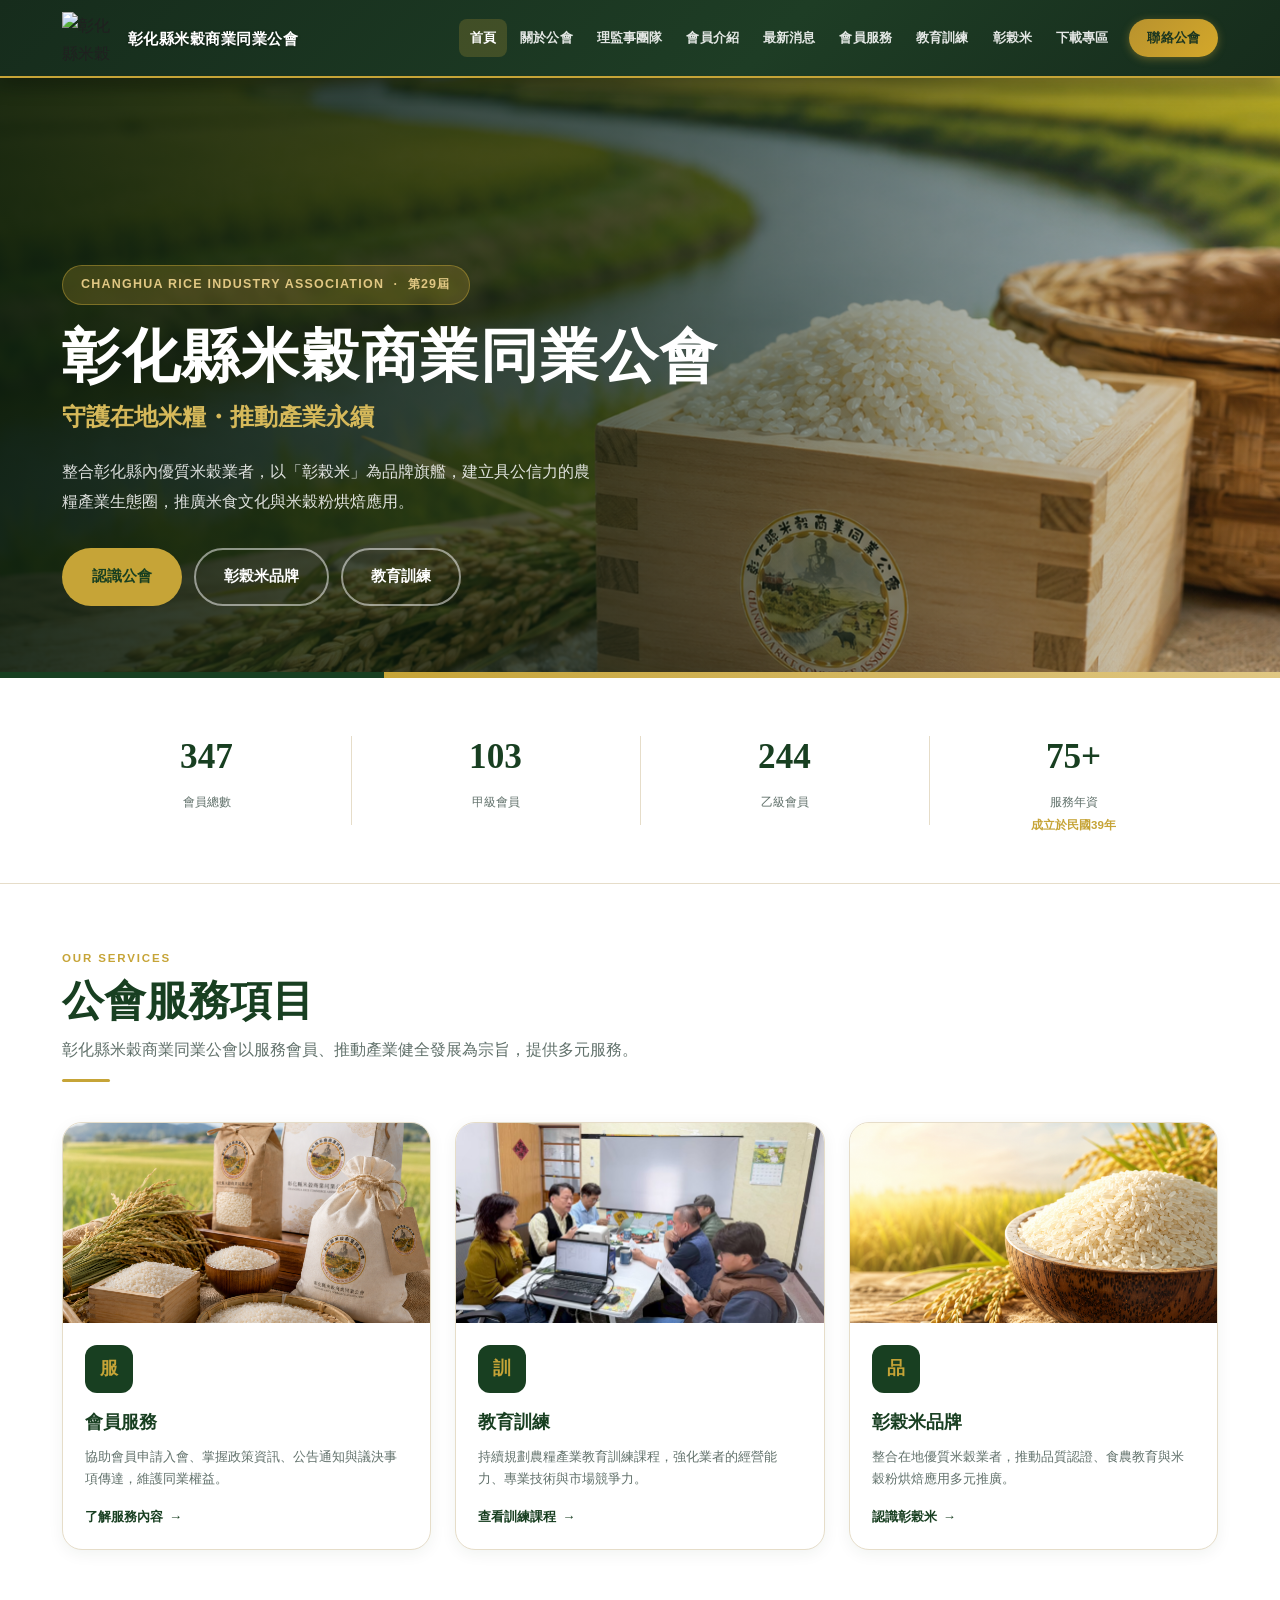
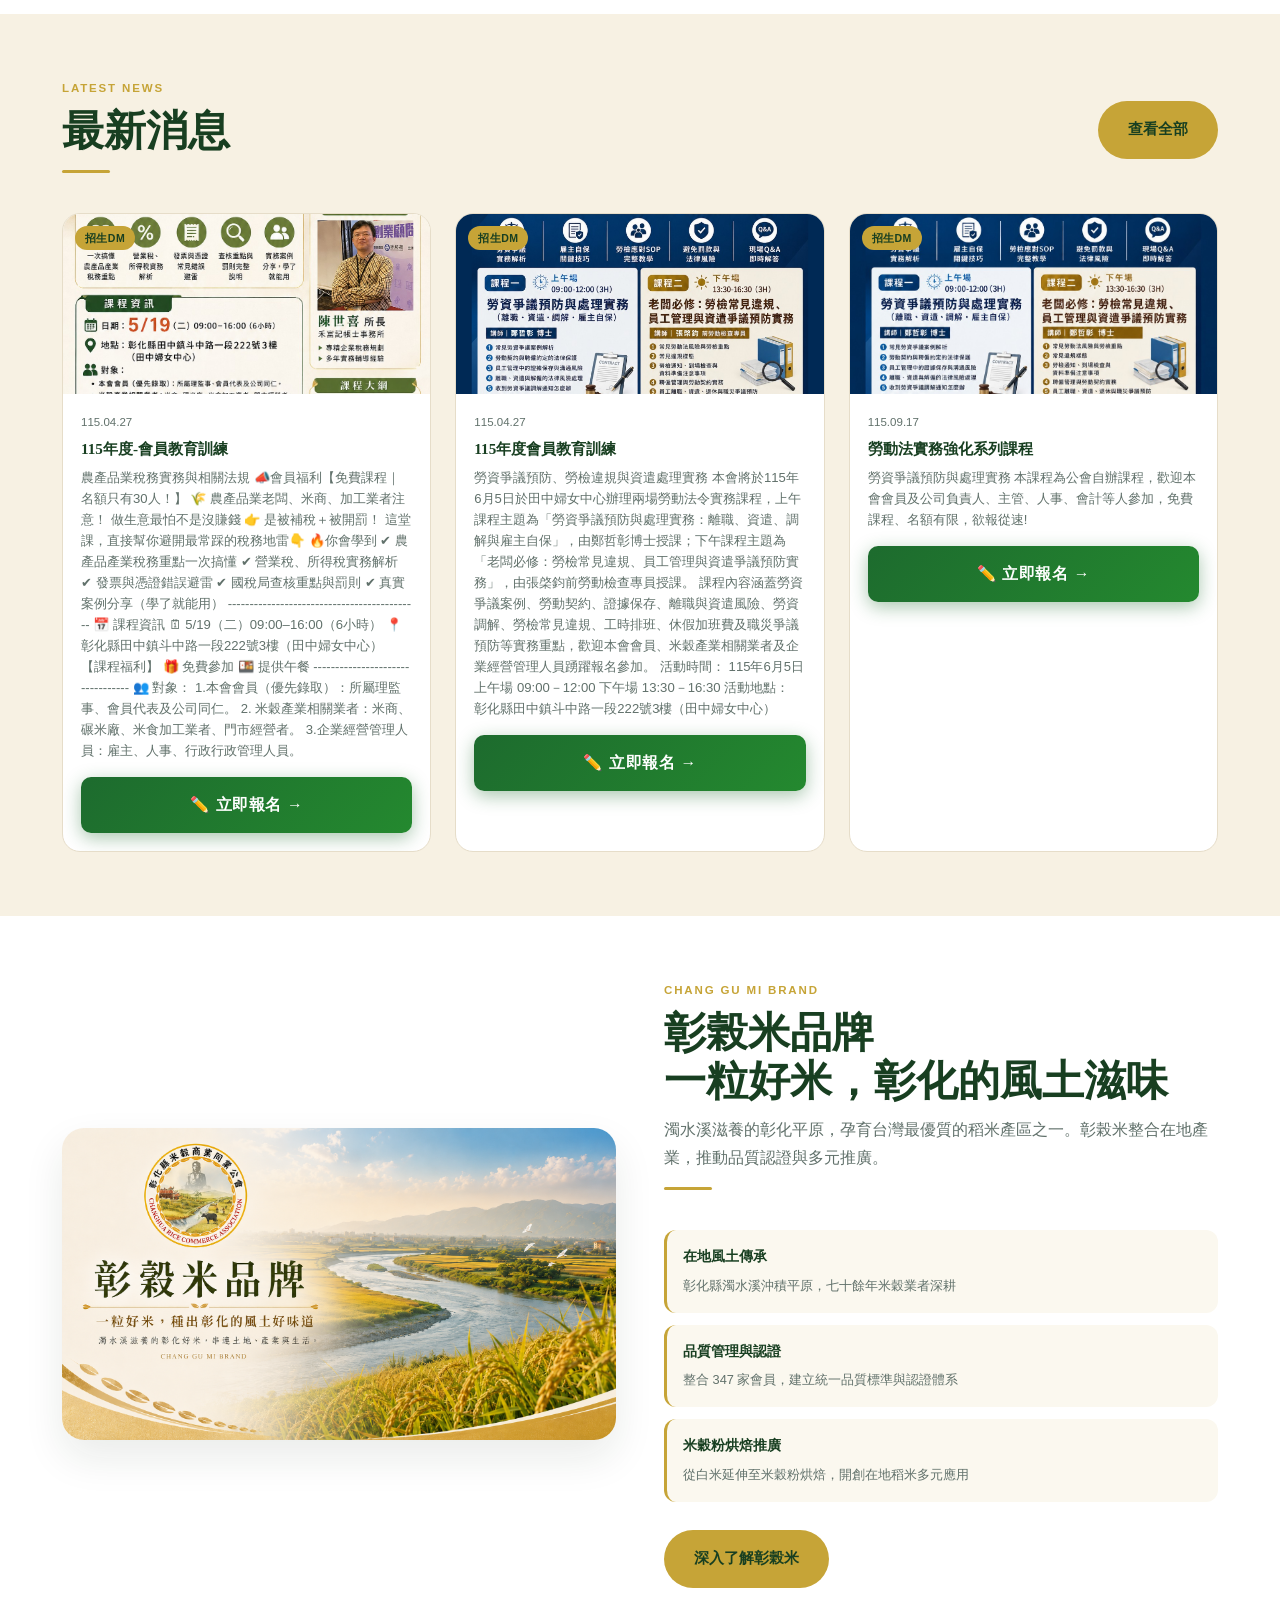
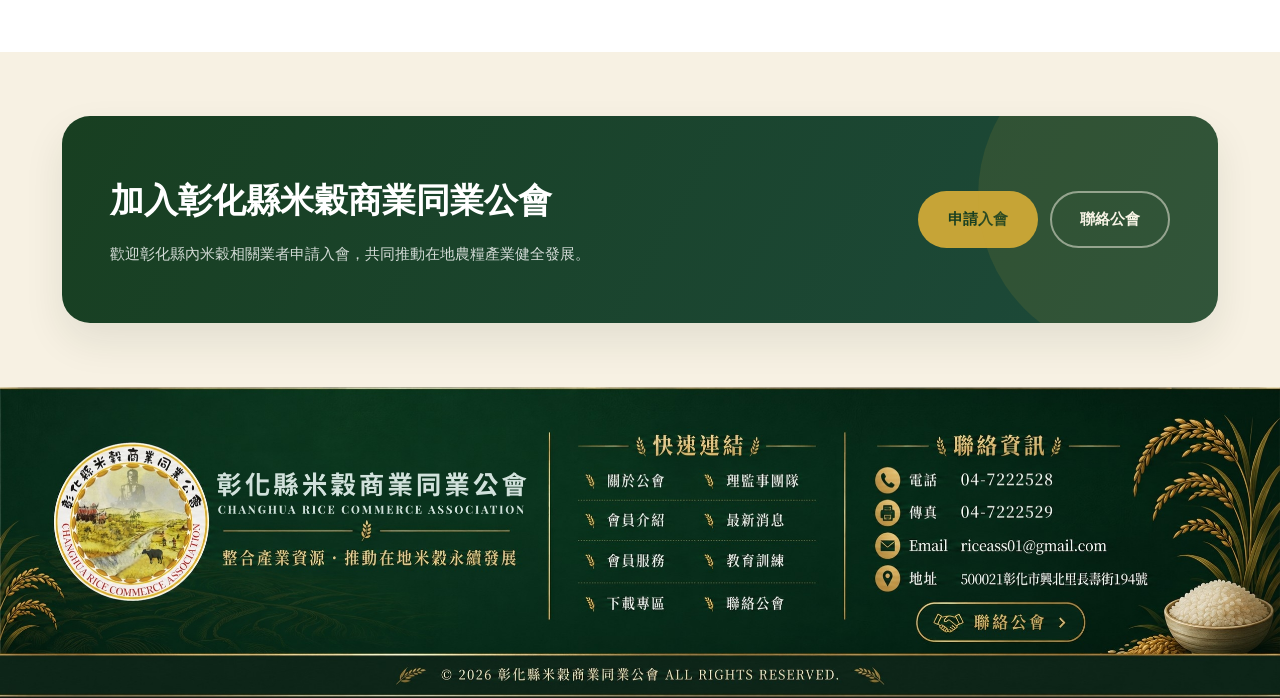
==== commit f34a8689: "auto-version: index.html v20260917055333" ====
--- a/index.html
+++ b/index.html
@@ -333,8 +333,8 @@
 <script>
 (function(){var t=document.getElementById('navToggle'),n=document.getElementById('mainNav');if(t&&n){t.addEventListener('click',function(){var o=n.classList.toggle('open');t.setAttribute('aria-expanded',String(o));});}})();
 </script>
-<script src="./assets/js/guild-data-static.js?v=20260807021635"></script>
-<script src="./assets/js/guild-api.js?v=20260807021635"></script>
+<script src="./assets/js/guild-data-static.js?v=20260917055333"></script>
+<script src="./assets/js/guild-api.js?v=20260917055333"></script>
 
 <!-- 燈箱 -->
 <div id="homeImgLightbox" onclick="closeHomeImg()" style="display:none;position:fixed;inset:0;background:rgba(0,0,0,.88);z-index:9999;align-items:center;justify-content:center;cursor:zoom-out">
